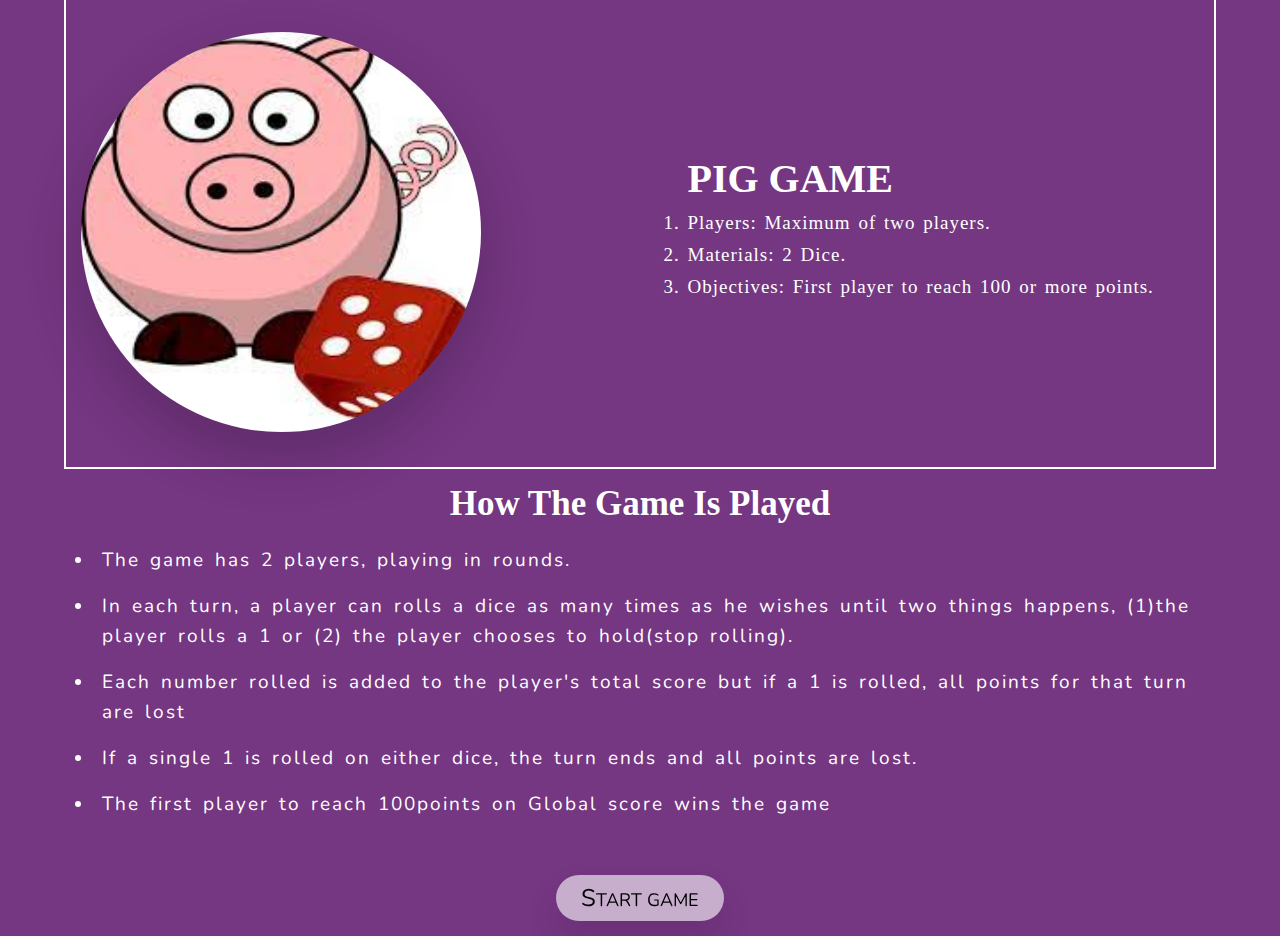
==== index.html @ 8341f083 "committing all the files for the first time" ====
<!DOCTYPE html>
<html lang="en">
<head>
  <meta charset="UTF-8">
  <meta http-equiv="X-UA-Compatible" content="IE=edge">
  <meta name="viewport" content="width=device-width, initial-scale=1.0">
  <link rel="stylesheet" href="/assets/css/pig.css" />
  <link rel="stylesheet" href="/assets/css/pig2.css">
  <title>PIGGAME:Homapage</title>
</head>
<body>
  <!-- header section -->
  <div class="container">
    <div class="wrapper">
      <div class="hero-home">
        <img src="/assets/images/pigimage.jpeg" alt="Pig picture" class="hero-image">
        
        <div class="hero-text">
        <h1 class="pig-h1">PIG GAME</h1>
          <ol>
            <li>Players: Maximum of two players.</li>
            <li>Materials: 2 Dice.</li>
            <li>Objectives: First player to reach 100 or more points.</li>
          </ol>
        </div>
      </div>
    </div>

    <!-- Game rule section -->

    <div class="rule-text">
      <h1>How The Game Is Played</h1>
      <ul>
        <li>The game has 2 players, playing in rounds.</li>
        <li>In each turn, a player can rolls a dice as many times as he wishes until two things happens, (1)the player rolls a 1 or (2) the player chooses to hold(stop rolling).</li>
        <li>Each number rolled is added to the player's total score but if a 1 is rolled, all points for that turn are lost</li>
        <li>If a single 1 is rolled on either dice, the turn ends and all points are lost.</li>
        <li>The first player to reach 100points on Global score wins the game</li>
      </ul>
    </div>

    <a href="pig.html"><button id="start-btn" class="start-btn">Start Game</button></a>
    
  </div>
</body>
</html>
---- assets/css/pig.css ----
@import url('https://fonts.googleapis.com/css2?family=Nunito&display=swap');

.final-score{
  position: absolute;
  left: 50%;
  transform: translateX(-50%);
  top: 520px;
  color: #555;
  font-size: 18px;
  font-family: 'Lato';
  text-align: center;
  padding: 10px;
  width: 260px;
  text-transform: uppercase;
  border-radius: 10px;
  border-style: none;
}
.final-score:focus{outline: none;}

#dice-1 { top: 120px; }
#dice-2 { top: 250px; }


* {
  margin: 0;
  padding: 0;
  box-sizing: inherit;
}

html {
  font-size: 62.5%;
  box-sizing: border-box;
}

body {
  font-family: 'Nunito', sans-serif;
  font-weight: 400;
  height: 100vh;
  color: #333;
  /* background-image: linear-gradient(to top left, #753682 15%, #bf2e34 100%); */
  background-image: linear-gradient(to top left, #753682 100%, #bf2e34 100%);
  display: flex;
  align-items: center;
  justify-content: center;
}

/* LAYOUT */
main {
  position: relative;
  /* width: 100rem; */
  width: 95vw;
  height: 60rem;
  background-color: rgba(255, 255, 255, 0.35);
  backdrop-filter: blur(200px);
  filter: blur();
  box-shadow: 0 3rem 5rem rgba(0, 0, 0, 0.25);
  border-radius: 9px;
  overflow: hidden;
  display: flex;
  margin: 0 auto;
}

.player {
  flex: 50%;
  padding: 8.5rem;
  display: flex;
  flex-direction: column;
  align-items: center;
  transition: all 0.75s;
}

/* ELEMENTS */
.name {
  position: relative;
  font-size: 4rem;
  text-transform: uppercase;
  letter-spacing: 1px;
  word-spacing: 2px;
  font-weight: 300;
  margin-bottom: 1rem;
}

.score {
  font-size: 8rem;
  font-weight: 300;
  color: #c7365f;
  margin-bottom: auto;
}

.player--active {
  background-color: rgba(255, 255, 255, 0.4);
}
.player--active .name {
  font-weight: 700;
}
.player--active .score {
  font-weight: 400;
}

.player--active .current {
  opacity: 1;
}

.current {
  background-color: #c7365f;
  opacity: 0.8;
  border-radius: 9px;
  color: #fff;
  width: 65%;
  padding: 2rem;
  text-align: center;
  transition: all 0.75s;
}

.current-label {
  text-transform: uppercase;
  margin-bottom: 1rem;
  font-size: 1.7rem;
  color: #ddd;
}

.current-score {
  font-size: 3.5rem;
}

/* ABSOLUTE POSITIONED ELEMENTS */
.btn {
  position: absolute;
  left: 50%;
  transform: translateX(-50%);
  color: #444;
  background: none;
  border: none;
  font-family: inherit;
  font-size: 1.8rem;
  text-transform: uppercase;
  cursor: pointer;
  font-weight: 400;
  transition: all 0.2s;

  background-color: white;
  background-color: rgba(255, 255, 255, 0.6);
  backdrop-filter: blur(10px);

  padding: 0.7rem 2.5rem;
  border-radius: 50rem;
  box-shadow: 0 1.75rem 3.5rem rgba(0, 0, 0, 0.1);
}

.btn::first-letter {
  font-size: 2.4rem;
  display: inline-block;
  margin-right: 0.7rem;
}

.btn--new {
  top: 4rem;
}
.btn--roll {
  top: 39.3rem;
}
.btn--hold {
  top: 46.1rem;
}

.btn:active {
  transform: translate(-50%, 3px);
  box-shadow: 0 1rem 2rem rgba(0, 0, 0, 0.15);
}

.btn:focus {
  outline: none;
}

.dice {
  position: absolute;
  left: 50%;
  top: 16.5rem;
  transform: translateX(-50%);
  height: 10rem;
  box-shadow: 0 2rem 5rem rgba(0, 0, 0, 0.2);
}

.player--winner {
  background-color: #2f2f2f;
}

.player--winner .name {
  font-weight: 700;
  color: #c7365f;
}

.hidden {
  display: none;
}

/* for smaller screens */

@media screen and (max-width: 550px){
  .final-score{
    position: absolute;
    left: 48%;
    top: 540px;
    width: 230px;
  }
  
  
  /* LAYOUT */
  main {
    position: relative;
    width: 95vw;
    /* height: 60rem; */
  }
  
  .player {
    
    padding: 8rem;
    /* border: 2px solid red; */
    width: 10vw;
    margin: 0 auto;
  }
  
  /* ELEMENTS */
  .name {
    position: relative;
    font-size: 2rem;
    margin-bottom: 1rem;
  }
  
  .score {
    font-size: 5.5rem;
    margin-bottom: auto;
  }
  .current {
    width: 11rem;
    /* width: 100%; */
    padding: 1rem;
    text-align: center;
    margin-right: 1rem;
  }
  
  .current-label {
    margin-bottom: 1rem;
    font-size: 1.5rem;
  }
  
  .current-score {
    font-size: 2.5rem;
  }
  
  /* ABSOLUTE POSITIONED ELEMENTS */
  .btn {
    position: absolute;
    left: 47.5%;
    font-size: 1.2rem;
    padding: 0.5rem 1.7rem;
  }
  
  .btn::first-letter {
    font-size: 2rem;
    display: inline-block;
    margin-right: 0.7rem;
  }
  
  .btn--new {
    top: 2rem;
  }
  .btn--roll {
    top: 40rem;
  }
  
}

@media screen and (max-width: 470px){
  .final-score{
    position: absolute;
    left: 48%;
    top: 540px; 
    width: 230px;
  }
  
  /* LAYOUT */
  main {
    position: relative;
    width: 95vw;
    /* height: 60rem; */
  }
  
  .player {
    padding: 7rem;
    /* border: 2px solid red; */
    width: 10vw;
    margin: 0 auto;
  }
  
  /* ELEMENTS */
  .name {
    position: relative;
    font-size: 1.5rem;
    margin-bottom: 1rem;
  }
  
  .score {
    font-size: 5.3rem;
    margin-bottom: auto;
  }
  
  .current {
    width: 8.3rem;
    /* width: 100%; */
    padding: 1rem;
    margin-right: 1rem;
  }
  
  .current-label {
    margin-bottom: 1rem;
  }
  
  .current-score {
    font-size: 2.2rem;
  }
  
  /* ABSOLUTE POSITIONED ELEMENTS */
  .btn {
    left: 47.5%;
    font-size: 1rem;
    padding: 0.5rem 1.5rem;
  }
  
}

@media screen and (max-width: 370px){
  .final-score{
    position: absolute;
    left: 48%;
    top: 540px; 
    width: 230px;
  }
  
  .current {
    width: 7.9rem;
    /* width: 100%; */
    padding: 0.7rem;
    margin-right: 0.3rem;
  }
  
  .current-label {
    margin-bottom: 1rem;
  }
  
  .current-score {
    font-size: 2.1rem;
  }
  
  /* ABSOLUTE POSITIONED ELEMENTS */
  .btn {
    left: 47.5%;
    font-size: 1rem;
    padding: 0.4rem 1.1rem;
  }
  
}
---- assets/css/pig2.css ----
.container .wrapper{
  width: 90vw;
  margin: 0 auto;
  margin-top: 3rem;

}

.hero-home{
  display: flex;
  justify-content: space-evenly;
  align-items: center;
  gap: 15px;
  flex-wrap: wrap;
  width: 90vw;
  padding: 15px;
}
.hero-image{
  height: 300px;
  max-width: 350px;
  border-radius: 50%;
  box-shadow: 0 2.4rem 6rem rgba(0, 0, 0, 0.20);
}
.hero-text{
  margin-left: 2rem ;
  padding: 0 1rem;
}
.hero-text ol{
  color: #fff;
  font-size: 1.5rem;
  font-family: Lato;
  font-weight: 400;
  letter-spacing: 1px;
  word-spacing: 2px;

}
.hero-text ol li{
  margin-bottom: 10px;
  /* margin-left: 2.5rem; */
}
.pig-h1{ 
  color: #fff;
  font-size: 4rem;
  font-family: Lato;
  font-weight: 900;
}

/* styling the game rule section */
.rule-text{
  width: 90vw;
  margin: 0 auto;
  margin-top: 1.5rem; 
  color: #fff;
}
.rule-text h1{
  text-align: center;
  font-family: Lato;
  font-size: 3rem;
  font-weight: 700;
}

.rule-text ul{
  margin-left: 2rem;
  padding: 10px 5px;
  line-height: 15px;
}
.rule-text ul li{
  font-size:1.5rem;
  letter-spacing: 1px;
  word-spacing: 2px;
  padding: 8px;
}

.start-btn{
  position: relative;
  left: 50%;
  transform: translateX(-50%);
  color: #000;
  background: none;
  border: none;
  font-family: inherit;
  font-size: 1.8rem;
  text-transform: uppercase;
  cursor: pointer;
  font-weight: 400;
  transition: all 0.2s;

  background-color: white;
  background-color: rgba(255, 255, 255, 0.6);
  backdrop-filter: blur(10px);

  padding: 0.7rem 2.5rem;
  border-radius: 50rem;
  box-shadow: 0 1.75rem 3.5rem rgba(0, 0, 0, 0.1);
  margin-top: 1.5rem;
  margin-bottom: 1.5rem;
}
.start-btn::first-letter{
  font-size: 2.4rem;
  display: inline-block;
  /* margin-right: 0.7rem; */
}
.start-btn:active{
  transform: translate(-50%, 3px);
  box-shadow: 0 1rem 2rem rgba(0, 0, 0, 0.15);
}
.start-btn:hover{
  background-color: #95699e;
  color: #fff;
}

/* for smaller screens */

@media screen and (max-width: 550px) {
  body {
    background-image: linear-gradient(to top left, #753682 100%, #bf2e34 100%);
  }
  .container .wrapper{
    width: 90vw;
    margin: 0 auto;
    margin-top: 3rem;
  
  }
  .hero-home{
    /* margin: 2rem 0; */
    margin-top: 20rem;

  }
  
  .hero-image{
    height: 250px;
    max-width: 300px;
    border-radius: 50%;
    box-shadow: 0 2.4rem 6rem rgba(0, 0, 0, 0.20);
    margin: 2rem 0;
  }
  .hero-text{
    padding: 0 2.10rem;

  }
  .hero-text ol{
    font-size: 1.8rem;
    margin-top: 1rem;
  
  }
  .pig-h1{ 
    text-align: center;
  }

  .rule-text h1{
    font-size: 3.5rem;
  }
  
  .rule-text ul{
    margin-left: 2rem;
    padding: 13px 10px;
    line-height: 15px;
  }
  .rule-text ul li{
    font-size:1.8rem;
    letter-spacing: 2px;
    word-spacing: 3px;
  }
}

@media screen and (max-width: 360px) {
  .hero-home{
    border: 2px solid #fff;
  }
  
  .hero-image{
    height: 250px;
    max-width: 250px;
    /* margin-top: 25rem; */
  }
  .hero-text{
    padding: 0 2rem;

  }
  .hero-text ol{
    font-size: 1.8rem;
    margin-top: 1rem;
  
  }
  .pig-h1{ 
    text-align: center;
  }

  .rule-text h1{
    font-size: 3.5rem;
  }
  
  .rule-text ul{
    margin-left: 2rem;
    padding: 13px 10px;
    line-height: 15px;
  }
  .rule-text ul li{
    font-size:1.8rem;
    letter-spacing: 2px;
    word-spacing: 3px;
  }
}
  

@media screen and (min-width: 750px){
  .hero-home{
    display: grid;
    grid-template-columns: 1fr 1fr;
    width: 90vw;
    /* margin-bottom: 18rem; */
  }
  .container .wrapper{
    width: 90vw;
    margin: 0 auto;
    margin-top: 3rem;
  
  }
  
  .hero-image{
    height: 250px;
    max-width: 300px;
    border-radius: 50%;
    box-shadow: 0 2.4rem 6rem rgba(0, 0, 0, 0.20);
    margin: 2rem 0;
  }
  .hero-text{
    padding: 0 2rem;

  }
  .hero-text ol{
    font-size: 1.8rem;
    margin-top: 1rem;
  
  }

  .rule-text{
    margin-bottom: 2rem;
  }

  .rule-text h1{
    font-size: 3.5rem;
  }
  
  .rule-text ul{
    margin-left: 2rem;
    padding: 13px 10px;
    line-height: 30px;
  }
  .rule-text ul li{
    font-size:1.8rem;
    letter-spacing: 2px;
    word-spacing: 3px;
  }
}

@media screen and (min-width: 910px){
  
  .hero-image{
    height: 350px;
    max-width: 350px;
    border-radius: 50%;
    box-shadow: 0 2.4rem 6rem rgba(0, 0, 0, 0.20);
  }
  .hero-text{
    padding: 0 2rem;

  }
  .hero-text ol{
    font-size: 1.9rem;
    margin-top: 1rem;
  
  }

  .rule-text{
    margin-bottom: 2rem;
  }

  .rule-text h1{
    font-size: 3.5rem;
  }
  
  .rule-text ul{
    margin-left: 2rem;
    padding: 13px 10px;
    line-height: 30px;
  }
  .rule-text ul li{
    font-size:1.9rem;
    letter-spacing: 2px;
    word-spacing: 3px;
  }
}

@media screen and (min-width: 1020px){
  
  .hero-image{
    height: 400px;
    max-width: 400px;
    border-radius: 50%;
    box-shadow: 0 2.4rem 6rem rgba(0, 0, 0, 0.20);
  }
  .hero-text{
    padding: 0 2rem;

  }
  .hero-text ol{
    font-size: 1.9rem;
    margin-top: 1rem;
  
  }

  .rule-text{
    margin-bottom: 2rem;
  }

  .rule-text h1{
    font-size: 3.5rem;
  }
  
  .rule-text ul{
    margin-left: 2rem;
    padding: 13px 10px;
    line-height: 30px;
  }
  .rule-text ul li{
    font-size:1.9rem;
    letter-spacing: 2px;
    word-spacing: 3px;
  }
}

@media screen and (min-width: 1250px){
  .hero-home{
    border: 2px solid #fff;
    /* margin-top: 28rem; */
  }
  .hero-image{
    height: 400px;
    max-width: 400px;
    border-radius: 50%;
    box-shadow: 0 2.4rem 6rem rgba(0, 0, 0, 0.20);
  }
  .hero-text{
    padding: 0 2rem;

  }
  .hero-text ol{
    font-size: 1.9rem;
    margin-top: 1rem;
  
  }

  .rule-text{
    margin-bottom: 2rem;
  }

  .rule-text h1{
    font-size: 3.5rem;
  }
  
  .rule-text ul{
    margin-left: 2rem;
    padding: 13px 10px;
    line-height: 30px;
  }
  .rule-text ul li{
    font-size:1.9rem;
    letter-spacing: 2px;
    word-spacing: 3px;
  }
}
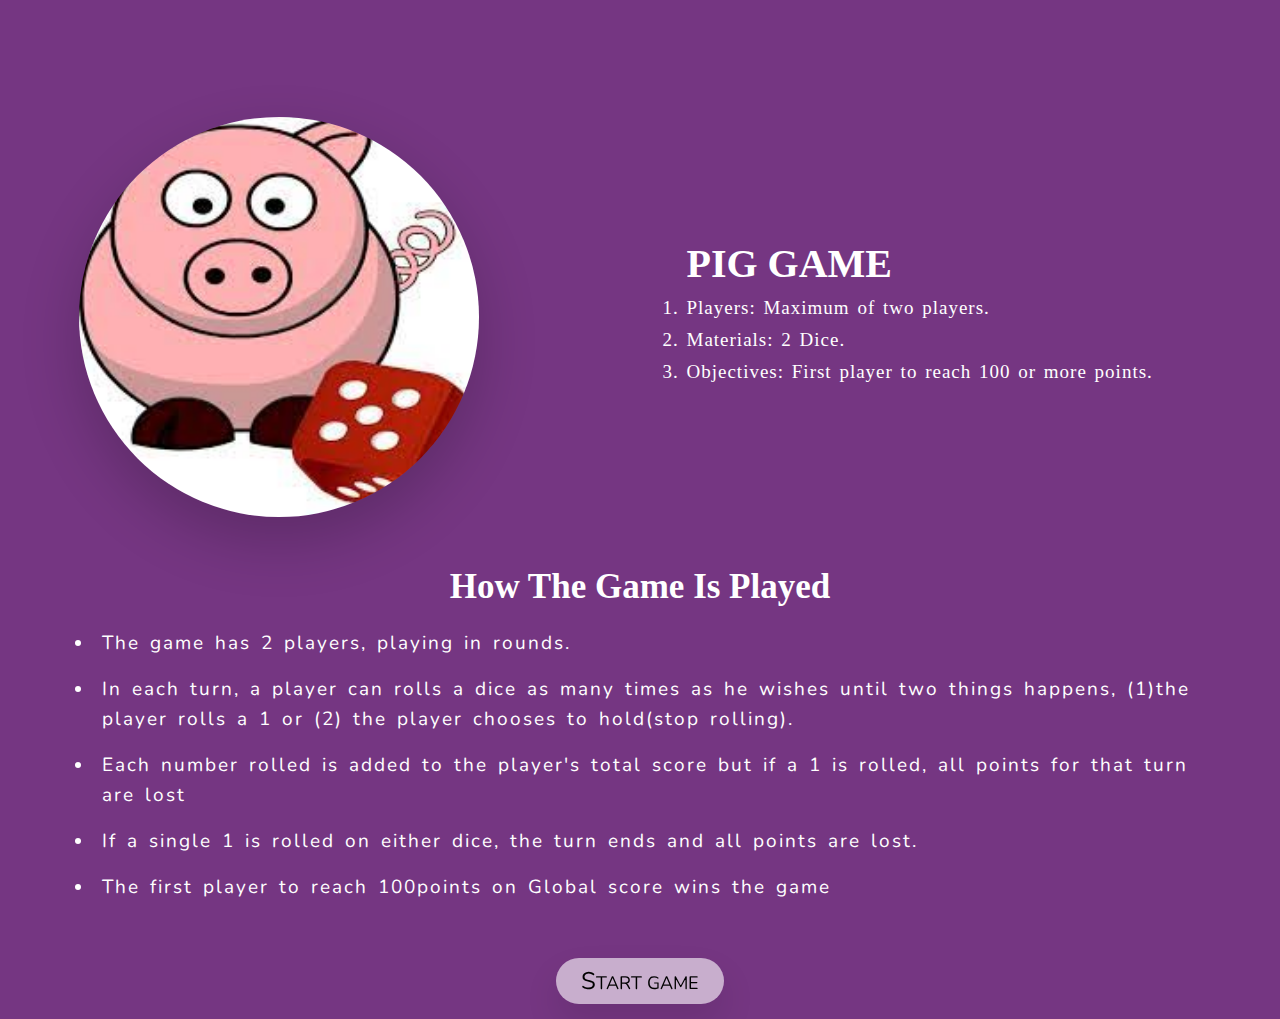
==== commit 381b9b3e: "updated files" ====
--- a/index.html
+++ b/index.html
@@ -4,8 +4,8 @@
   <meta charset="UTF-8">
   <meta http-equiv="X-UA-Compatible" content="IE=edge">
   <meta name="viewport" content="width=device-width, initial-scale=1.0">
-  <link rel="stylesheet" href="/assets/css/pig.css" />
-  <link rel="stylesheet" href="/assets/css/pig2.css">
+  <link rel="stylesheet" href="assets/css/pig.css" />
+  <link rel="stylesheet" href="assets/css/pig2.css">
   <title>PIGGAME:Homapage</title>
 </head>
 <body>
@@ -13,7 +13,7 @@
   <div class="container">
     <div class="wrapper">
       <div class="hero-home">
-        <img src="/assets/images/pigimage.jpeg" alt="Pig picture" class="hero-image">
+        <img src="assets/images/pigimage.jpeg" alt="Pig picture" class="hero-image">
         
         <div class="hero-text">
         <h1 class="pig-h1">PIG GAME</h1>
--- a/assets/css/pig2.css
+++ b/assets/css/pig2.css
@@ -1,5 +1,7 @@
-
-.container .wrapper{
+.container{
+  margin: 3rem 1rem;
+}
+ .wrapper{
   width: 90vw;
   margin: 0 auto;
   margin-top: 3rem;
@@ -10,7 +12,7 @@
   display: flex;
   justify-content: space-evenly;
   align-items: center;
-  gap: 15px;
+  gap: 13px;
   flex-wrap: wrap;
   width: 90vw;
   padding: 15px;
@@ -332,8 +334,8 @@
 
 @media screen and (min-width: 1250px){
   .hero-home{
-    border: 2px solid #fff;
-    /* margin-top: 28rem; */
+    /* border: 2px solid #fff; */
+    margin-top: 20rem;
   }
   .hero-image{
     height: 400px;
